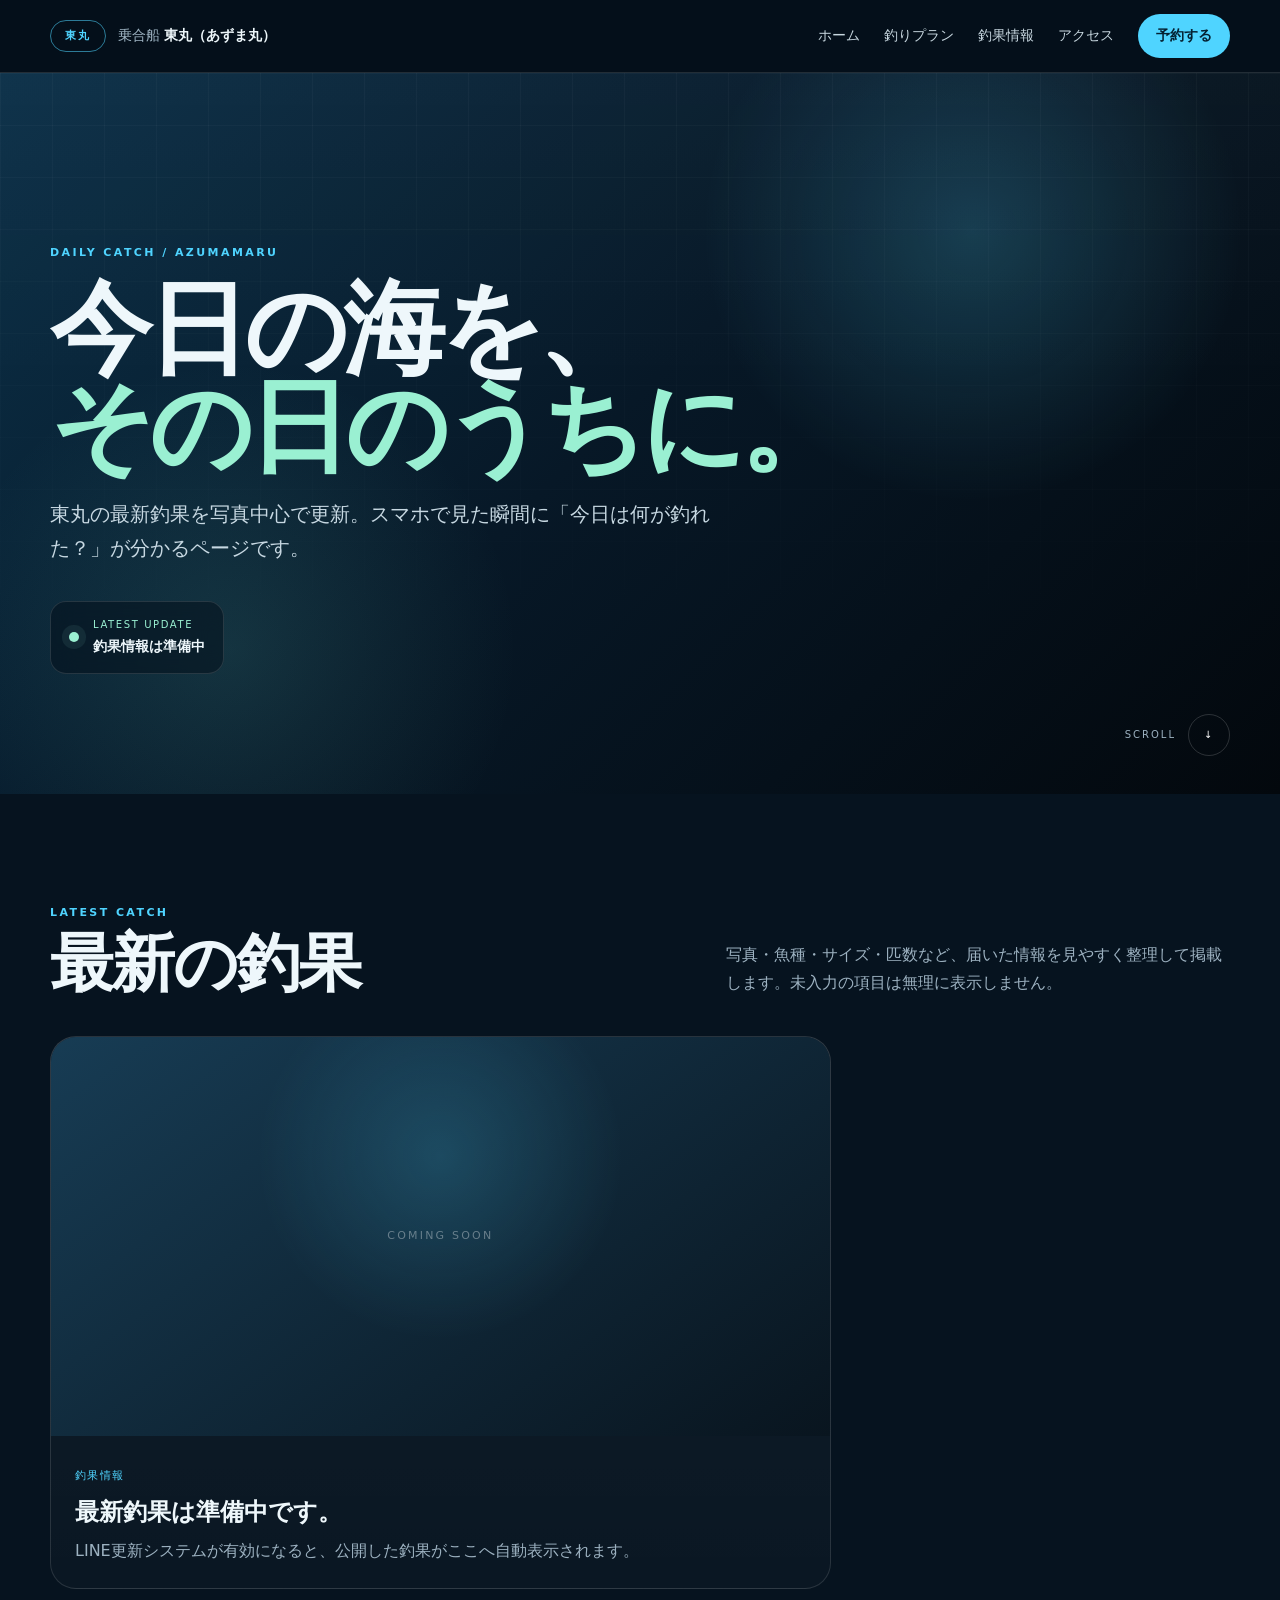
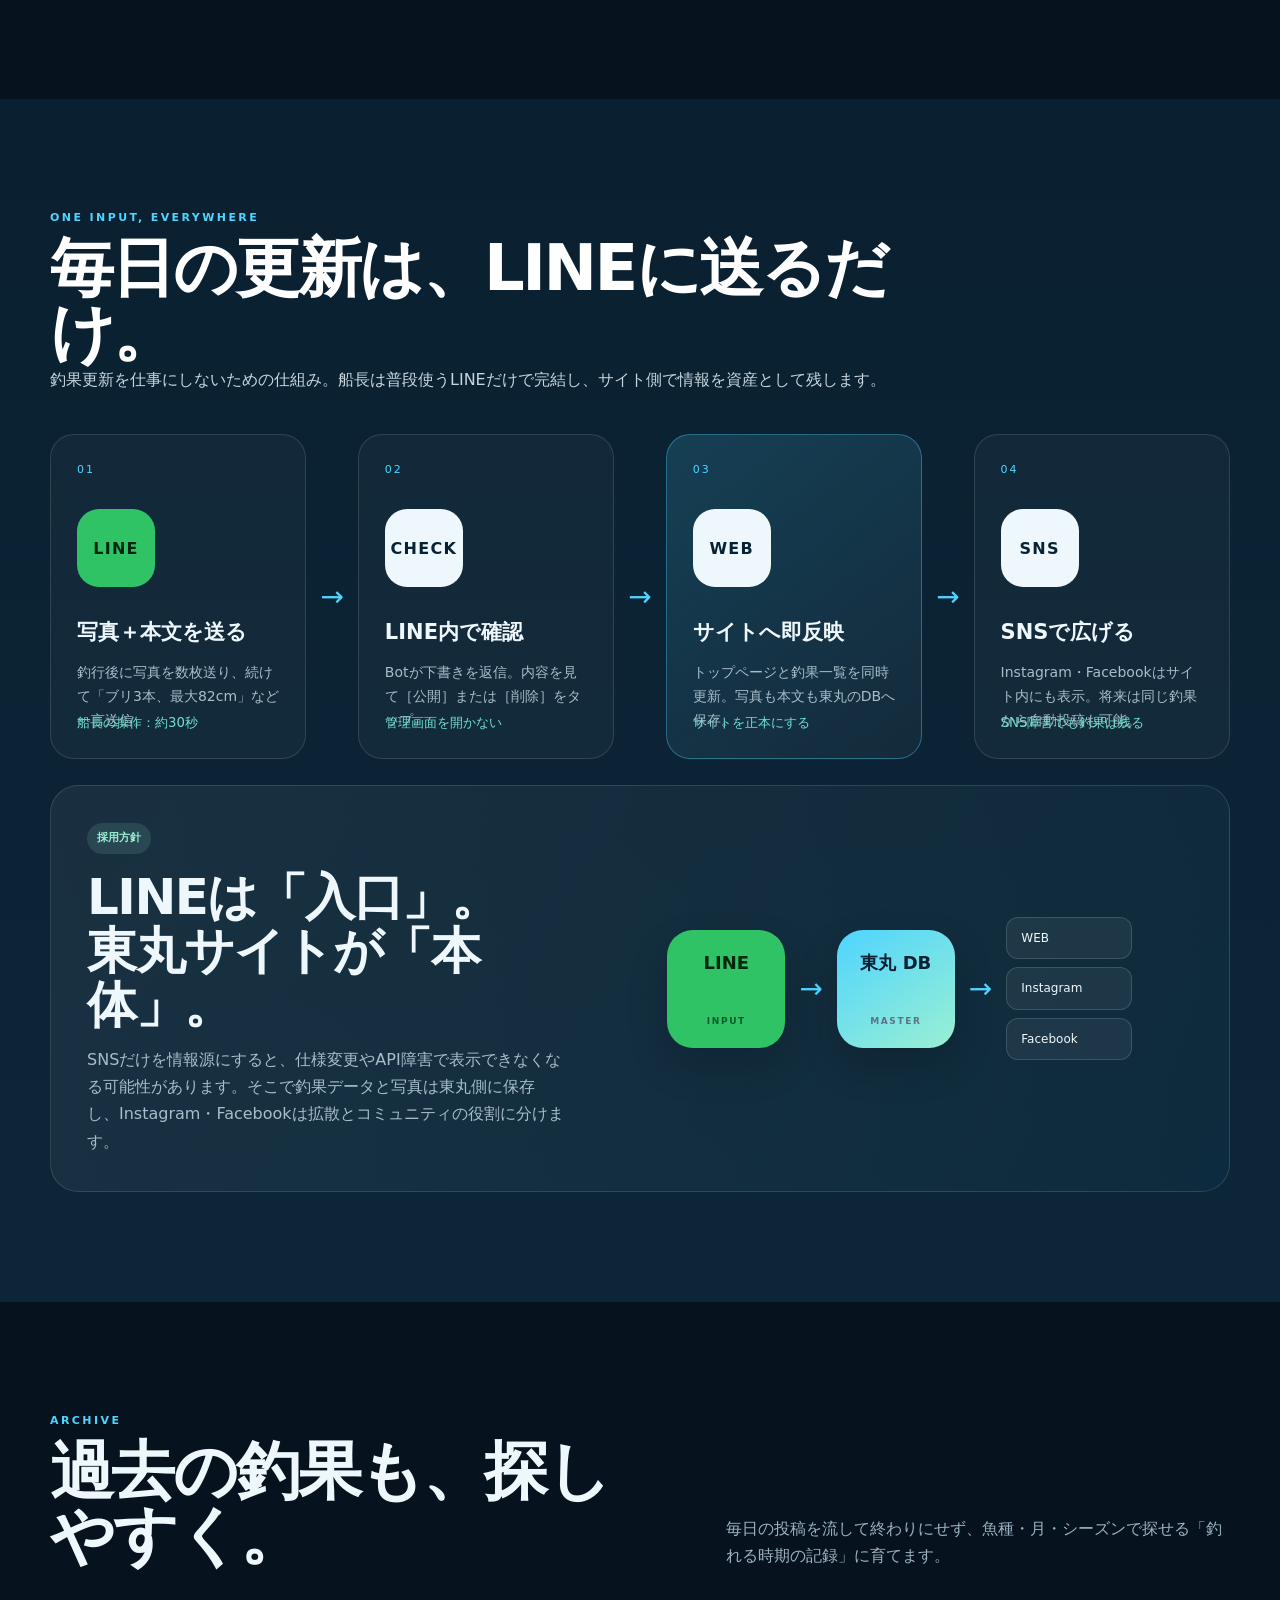
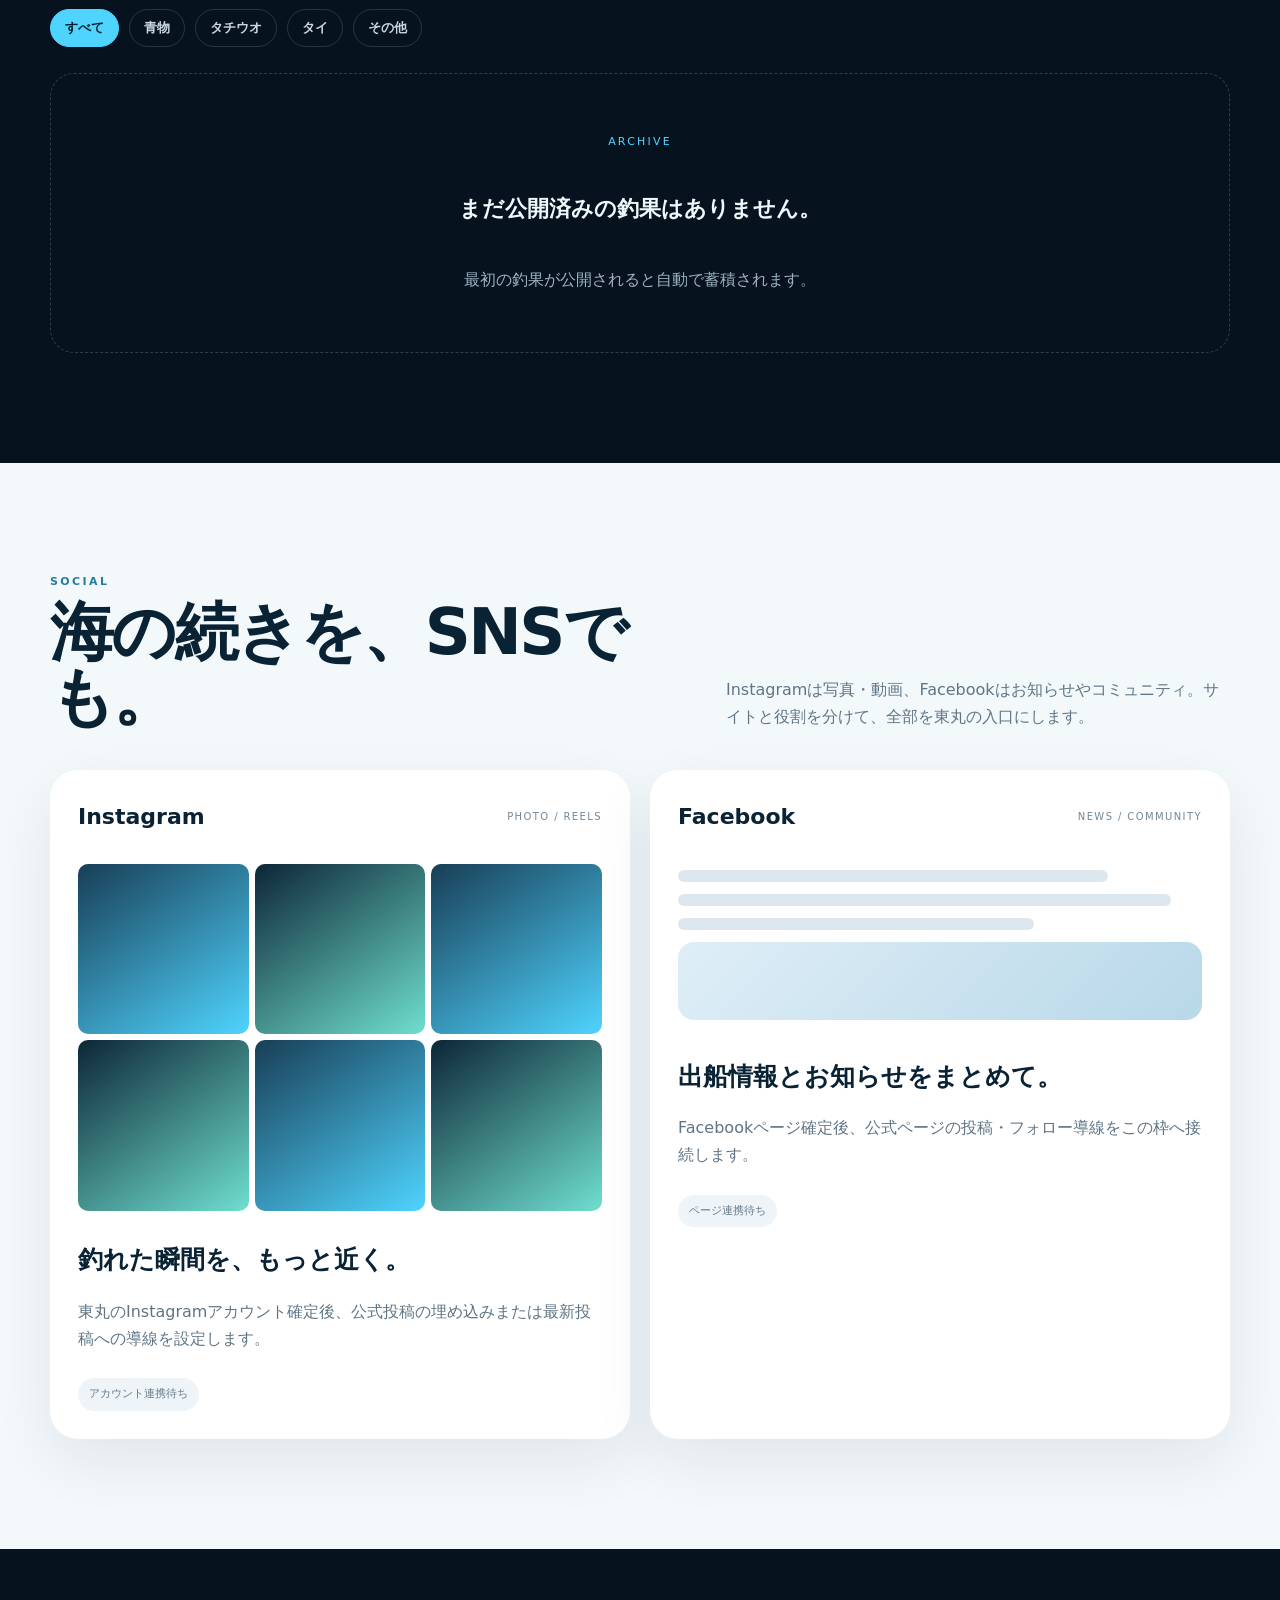
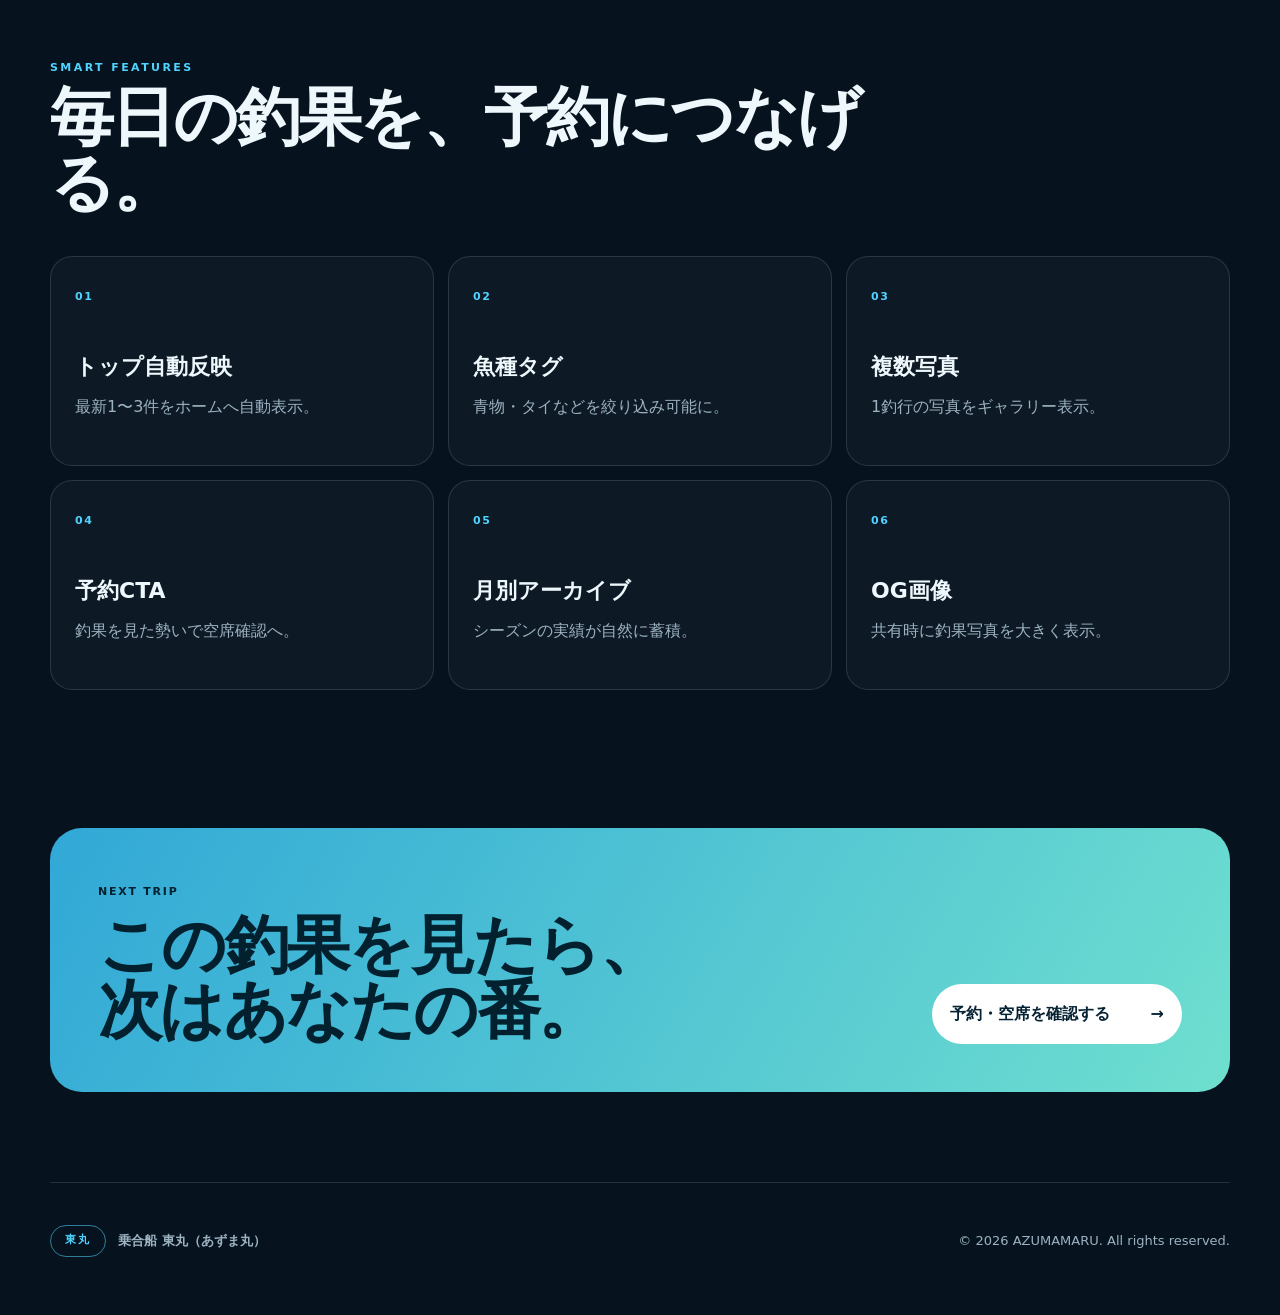
==== catches.html @ ea465bbd "Publish display-only Azumamaru pages" ====
<!doctype html>
<html lang="ja">
<head>
  <meta charset="utf-8">
  <meta name="viewport" content="width=device-width, initial-scale=1">
  <meta name="theme-color" content="#06131f">
  <title>釣果情報｜東丸（あずま丸）</title>
  <meta name="description" content="東丸（あずま丸）の最新釣果。LINEから届いた写真と釣果をスピーディーに掲載し、過去の釣果やInstagram・Facebookの更新もまとめて確認できます。">
  <link rel="stylesheet" href="styles.css">
  <link rel="stylesheet" href="catches.css">
  <script defer src="script.js"></script>
  <script defer src="catches.js"></script>
</head>
<body class="catches-page">
  <header class="site-header" id="top">
    <a class="brand" href="index.html" aria-label="東丸トップへ">
      <span class="brand-mark">東丸</span>
      <span class="brand-name">乗合船 <strong>東丸（あずま丸）</strong></span>
    </a>
    <button class="menu-button" type="button" aria-expanded="false" aria-controls="global-nav" aria-label="メニューを開く">
      <span class="menu-lines" aria-hidden="true"><i></i><i></i><i></i></span><span class="menu-label">MENU</span>
    </button>
    <nav class="global-nav" id="global-nav" aria-label="メインナビゲーション">
      <a href="index.html">ホーム</a>
      <a href="index.html#plans">釣りプラン</a>
      <a href="catches.html" aria-current="page">釣果情報</a>
      <a href="index.html#access">アクセス</a>
      <a class="nav-cta" href="reservation.html">予約する</a>
    </nav>
  </header>

  <main>
    <section class="catch-hero">
      <div class="catch-hero-grid"></div>
      <div class="catch-shell catch-hero-inner">
        <p class="catch-kicker">DAILY CATCH / AZUMAMARU</p>
        <h1>今日の海を、<br><em>その日のうちに。</em></h1>
        <p class="catch-lead">東丸の最新釣果を写真中心で更新。スマホで見た瞬間に「今日は何が釣れた？」が分かるページです。</p>
        <div class="catch-hero-status">
          <span class="live-dot"></span>
          <div><small>LATEST UPDATE</small><strong id="latest-update-label">釣果情報を確認中</strong></div>
        </div>
        <a class="catch-scroll" href="#latest"><span>SCROLL</span><i>↓</i></a>
      </div>
    </section>

    <section class="catch-shell catch-latest" id="latest">
      <div class="catch-heading split">
        <div><span>LATEST CATCH</span><h2>最新の釣果</h2></div>
        <p>写真・魚種・サイズ・匹数など、届いた情報を見やすく整理して掲載します。未入力の項目は無理に表示しません。</p>
      </div>

      <div id="latest-catches" class="catch-grid" aria-live="polite">
        <article class="catch-card catch-card-loading">
          <div class="catch-photo-placeholder"><span>LOADING</span></div>
          <div class="catch-card-body"><small>最新情報を読み込み中</small><h3>東丸の釣果情報</h3><p>公開された釣果がここへ自動表示されます。</p></div>
        </article>
      </div>
    </section>

    <section class="catch-system-section">
      <div class="catch-shell">
        <div class="catch-heading light">
          <span>ONE INPUT, EVERYWHERE</span>
          <h2>毎日の更新は、LINEに送るだけ。</h2>
          <p>釣果更新を仕事にしないための仕組み。船長は普段使うLINEだけで完結し、サイト側で情報を資産として残します。</p>
        </div>

        <div class="update-flow" aria-label="釣果情報の更新フロー">
          <article class="flow-card flow-line">
            <div class="flow-number">01</div>
            <div class="flow-icon">LINE</div>
            <h3>写真＋本文を送る</h3>
            <p>釣行後に写真を数枚送り、続けて「ブリ3本、最大82cm」など一言送信。</p>
            <small>船長の操作：約30秒</small>
          </article>
          <div class="flow-arrow">→</div>
          <article class="flow-card">
            <div class="flow-number">02</div>
            <div class="flow-icon">CHECK</div>
            <h3>LINE内で確認</h3>
            <p>Botが下書きを返信。内容を見て［公開］または［削除］をタップ。</p>
            <small>管理画面を開かない</small>
          </article>
          <div class="flow-arrow">→</div>
          <article class="flow-card flow-main">
            <div class="flow-number">03</div>
            <div class="flow-icon">WEB</div>
            <h3>サイトへ即反映</h3>
            <p>トップページと釣果一覧を同時更新。写真も本文も東丸のDBへ保存。</p>
            <small>サイトを正本にする</small>
          </article>
          <div class="flow-arrow">→</div>
          <article class="flow-card">
            <div class="flow-number">04</div>
            <div class="flow-icon">SNS</div>
            <h3>SNSで広げる</h3>
            <p>Instagram・Facebookはサイト内にも表示。将来は同じ釣果から自動投稿も可能。</p>
            <small>SNS障害でも釣果は残る</small>
          </article>
        </div>

        <div class="system-core">
          <div class="core-copy">
            <span class="core-label">採用方針</span>
            <h3>LINEは「入口」。<br>東丸サイトが「本体」。</h3>
            <p>SNSだけを情報源にすると、仕様変更やAPI障害で表示できなくなる可能性があります。そこで釣果データと写真は東丸側に保存し、Instagram・Facebookは拡散とコミュニティの役割に分けます。</p>
          </div>
          <div class="core-diagram" aria-hidden="true">
            <div class="core-node input">LINE<span>INPUT</span></div><i>→</i>
            <div class="core-node database">東丸 DB<span>MASTER</span></div><i>→</i>
            <div class="core-output"><div>WEB</div><div>Instagram</div><div>Facebook</div></div>
          </div>
        </div>
      </div>
    </section>

    <section class="catch-shell archive-section" id="archive">
      <div class="catch-heading split">
        <div><span>ARCHIVE</span><h2>過去の釣果も、探しやすく。</h2></div>
        <p>毎日の投稿を流して終わりにせず、魚種・月・シーズンで探せる「釣れる時期の記録」に育てます。</p>
      </div>
      <div class="filter-bar" aria-label="釣果絞り込み">
        <button type="button" class="filter-chip is-active" data-filter="all">すべて</button>
        <button type="button" class="filter-chip" data-filter="青物">青物</button>
        <button type="button" class="filter-chip" data-filter="タチウオ">タチウオ</button>
        <button type="button" class="filter-chip" data-filter="タイ">タイ</button>
        <button type="button" class="filter-chip" data-filter="その他">その他</button>
      </div>
      <div id="catch-archive" class="archive-grid">
        <div class="empty-state"><span>ARCHIVE</span><strong>釣果が公開されると自動で蓄積されます。</strong><p>魚種タグと日付で絞り込めるようにします。</p></div>
      </div>
    </section>

    <section class="social-section">
      <div class="catch-shell">
        <div class="catch-heading light split">
          <div><span>SOCIAL</span><h2>海の続きを、SNSでも。</h2></div>
          <p>Instagramは写真・動画、Facebookはお知らせやコミュニティ。サイトと役割を分けて、全部を東丸の入口にします。</p>
        </div>
        <div class="social-grid">
          <article class="social-card instagram-card">
            <div class="social-top"><span>Instagram</span><small>PHOTO / REELS</small></div>
            <div class="social-preview"><div></div><div></div><div></div><div></div><div></div><div></div></div>
            <h3>釣れた瞬間を、もっと近く。</h3>
            <p>東丸のInstagramアカウント確定後、公式投稿の埋め込みまたは最新投稿への導線を設定します。</p>
            <span class="social-pending">アカウント連携待ち</span>
          </article>
          <article class="social-card facebook-card">
            <div class="social-top"><span>Facebook</span><small>NEWS / COMMUNITY</small></div>
            <div class="facebook-lines"><i></i><i></i><i></i><b></b></div>
            <h3>出船情報とお知らせをまとめて。</h3>
            <p>Facebookページ確定後、公式ページの投稿・フォロー導線をこの枠へ接続します。</p>
            <span class="social-pending">ページ連携待ち</span>
          </article>
        </div>
      </div>
    </section>

    <section class="catch-shell feature-section">
      <div class="catch-heading"><span>SMART FEATURES</span><h2>毎日の釣果を、予約につなげる。</h2></div>
      <div class="feature-grid">
        <article><b>01</b><h3>トップ自動反映</h3><p>最新1〜3件をホームへ自動表示。</p></article>
        <article><b>02</b><h3>魚種タグ</h3><p>青物・タイなどを絞り込み可能に。</p></article>
        <article><b>03</b><h3>複数写真</h3><p>1釣行の写真をギャラリー表示。</p></article>
        <article><b>04</b><h3>予約CTA</h3><p>釣果を見た勢いで空席確認へ。</p></article>
        <article><b>05</b><h3>月別アーカイブ</h3><p>シーズンの実績が自然に蓄積。</p></article>
        <article><b>06</b><h3>OG画像</h3><p>共有時に釣果写真を大きく表示。</p></article>
      </div>
    </section>

    <section class="catch-reserve-cta">
      <div class="catch-shell cta-inner"><div><span>NEXT TRIP</span><h2>この釣果を見たら、<br>次はあなたの番。</h2></div><a href="reservation.html">予約・空席を確認する <i>→</i></a></div>
    </section>
  </main>

  <footer class="site-footer">
    <div><span class="brand-mark">東丸</span><strong>乗合船 東丸（あずま丸）</strong></div>
    <p>© <span id="year"></span> AZUMAMARU. All rights reserved.</p>
  </footer>
</body>
</html>
---- styles.css ----
:root {
  --bg: #06131f;
  --surface: #0b1d2d;
  --surface-2: #10283b;
  --text: #eef7fb;
  --muted: #9db2c1;
  --line: rgba(255,255,255,.12);
  --accent: #4fd4ff;
  --accent-2: #9af0d2;
  --max: 1180px;
  --radius: 24px;
}

* { box-sizing: border-box; }
html { scroll-behavior: smooth; }
body {
  margin: 0;
  font-family: Inter, "Noto Sans JP", system-ui, -apple-system, sans-serif;
  background: linear-gradient(180deg, #04101a 0%, #071827 55%, #07131d 100%);
  color: var(--text);
  line-height: 1.7;
}
a { color: inherit; text-decoration: none; }
button, a { -webkit-tap-highlight-color: transparent; }

.site-header {
  position: sticky;
  top: 0;
  z-index: 50;
  display: flex;
  align-items: center;
  justify-content: space-between;
  gap: 24px;
  padding: 14px max(20px, calc((100vw - var(--max)) / 2));
  background: rgba(4,16,26,.8);
  backdrop-filter: blur(16px);
  border-bottom: 1px solid var(--line);
}
.brand { display: flex; align-items: center; gap: 12px; }
.brand-mark {
  display: inline-flex;
  align-items: center;
  justify-content: center;
  min-width: 56px;
  height: 32px;
  padding: 0 10px;
  border: 1px solid rgba(79,212,255,.55);
  border-radius: 999px;
  color: var(--accent);
  font-weight: 800;
  font-size: 11px;
  letter-spacing: .18em;
}
.brand-name { font-size: 14px; color: var(--muted); }
.brand-name strong { color: var(--text); }
.global-nav { display: flex; align-items: center; gap: 24px; font-size: 14px; }
.global-nav a { color: #c7d6df; }
.global-nav a:hover { color: #fff; }
.nav-cta {
  padding: 10px 18px;
  border-radius: 999px;
  background: var(--accent);
  color: #042031 !important;
  font-weight: 800;
}
.menu-button { display: none; }

.hero {
  position: relative;
  min-height: min(820px, 88vh);
  display: grid;
  align-items: end;
  overflow: hidden;
  background:
    radial-gradient(circle at 72% 24%, rgba(79,212,255,.18), transparent 28%),
    linear-gradient(130deg, #0c314a 0%, #071827 48%, #03090f 100%);
}
.hero::before {
  content: "";
  position: absolute;
  inset: 0;
  background-image:
    linear-gradient(rgba(255,255,255,.025) 1px, transparent 1px),
    linear-gradient(90deg, rgba(255,255,255,.025) 1px, transparent 1px);
  background-size: 42px 42px;
  mask-image: linear-gradient(to bottom, black, transparent 90%);
}
.hero-shade {
  position: absolute;
  inset: auto -15% -34% 30%;
  height: 520px;
  border-radius: 50%;
  background: radial-gradient(circle, rgba(79,212,255,.22), transparent 65%);
  filter: blur(20px);
}
.hero-content {
  position: relative;
  z-index: 2;
  width: min(var(--max), calc(100% - 40px));
  margin: 0 auto;
  padding: 120px 0 150px;
}
.eyebrow {
  margin: 0 0 18px;
  color: var(--accent);
  font-size: 12px;
  font-weight: 800;
  letter-spacing: .2em;
}
.hero h1,
.section-heading h2,
.boat-copy h2,
.reserve h2 {
  margin: 0;
  line-height: 1.05;
  letter-spacing: -.035em;
}
.hero h1 { font-size: clamp(54px, 8vw, 112px); max-width: 980px; }
.hero-lead { max-width: 650px; margin: 28px 0 0; color: #c4d5df; font-size: clamp(16px, 2vw, 20px); }
.hero-actions { display: flex; flex-wrap: wrap; gap: 12px; margin-top: 34px; }
.button {
  display: inline-flex;
  min-height: 52px;
  align-items: center;
  justify-content: center;
  padding: 0 22px;
  border-radius: 999px;
  font-weight: 800;
  transition: transform .2s ease, opacity .2s ease;
}
.button:hover { transform: translateY(-2px); }
.button-primary { background: var(--accent); color: #03202e; }
.button-ghost { border: 1px solid var(--line); background: rgba(255,255,255,.04); }
.hero-panel {
  position: absolute;
  right: max(20px, calc((100vw - var(--max)) / 2));
  bottom: 34px;
  z-index: 3;
  display: flex;
  align-items: center;
  gap: 14px;
  width: min(360px, calc(100% - 40px));
  padding: 18px 20px;
  border: 1px solid var(--line);
  border-radius: 18px;
  background: rgba(5,18,28,.78);
  backdrop-filter: blur(16px);
}
.status-dot { width: 11px; height: 11px; flex: 0 0 auto; border-radius: 50%; background: var(--accent-2); box-shadow: 0 0 0 6px rgba(154,240,210,.08); }
.hero-panel div { display: grid; gap: 2px; }
.hero-panel small { color: var(--accent-2); letter-spacing: .16em; }
.hero-panel span:last-child { color: var(--muted); font-size: 12px; }

.section-shell { width: min(var(--max), calc(100% - 40px)); margin: 0 auto; padding: 110px 0; }
.section-heading { max-width: 850px; margin-bottom: 40px; }
.section-heading h2, .boat-copy h2, .reserve h2 { font-size: clamp(38px, 5vw, 68px); }
.split-heading { max-width: none; display: grid; grid-template-columns: 1.2fr .8fr; gap: 60px; align-items: end; }
.split-heading > p:last-child { color: var(--muted); margin: 0; }

.info-grid, .plan-grid { display: grid; grid-template-columns: repeat(3, 1fr); gap: 18px; }
.info-card, .plan-card {
  min-height: 280px;
  padding: 28px;
  border: 1px solid var(--line);
  border-radius: var(--radius);
  background: linear-gradient(180deg, rgba(255,255,255,.045), rgba(255,255,255,.02));
}
.info-number { color: var(--accent); font-size: 12px; letter-spacing: .16em; }
.info-card h3, .plan-card h3 { margin: 42px 0 12px; font-size: 26px; line-height: 1.25; }
.info-card p, .plan-card p { margin: 0; color: var(--muted); }
.plan-card { min-height: 360px; display: flex; flex-direction: column; }
.plan-card-featured { background: linear-gradient(145deg, rgba(79,212,255,.15), rgba(255,255,255,.025)); }
.plan-meta { display: flex; justify-content: space-between; gap: 20px; color: var(--accent); font-size: 11px; letter-spacing: .12em; }
.plan-card a { margin-top: auto; padding-top: 28px; font-weight: 800; }

.boat { display: grid; grid-template-columns: 1fr 1fr; gap: 52px; align-items: center; }
.boat-visual {
  aspect-ratio: 4 / 5;
  display: grid;
  place-items: center;
  border-radius: 32px;
  background:
    radial-gradient(circle at 50% 30%, rgba(79,212,255,.22), transparent 35%),
    linear-gradient(155deg, #15394f, #07131d);
  border: 1px solid var(--line);
  color: rgba(255,255,255,.35);
  font-size: 12px;
  letter-spacing: .2em;
}
.boat-copy > p:last-of-type { color: var(--muted); }
.spec-list { margin: 30px 0 0; border-top: 1px solid var(--line); }
.spec-list div { display: flex; justify-content: space-between; gap: 20px; padding: 16px 0; border-bottom: 1px solid var(--line); }
.spec-list dt { color: var(--muted); }
.spec-list dd { margin: 0; font-weight: 700; }

.access-grid { display: grid; grid-template-columns: 1.2fr .8fr; gap: 28px; }
.map-placeholder {
  min-height: 420px;
  display: grid;
  place-items: center;
  border-radius: var(--radius);
  border: 1px solid var(--line);
  background: linear-gradient(135deg, #0d2537, #0c1a25);
  color: rgba(255,255,255,.4);
  letter-spacing: .18em;
}
.access-copy { padding: 20px 10px; }
.access-copy h3 { margin-top: 0; font-size: 28px; }
.access-copy p { color: var(--muted); }
.text-link { display: inline-block; margin-top: 18px; color: var(--accent); font-weight: 800; }

.reserve {
  margin-bottom: 90px;
  padding: 72px;
  border-radius: 36px;
  background: linear-gradient(120deg, #31a8d7, #6fdfcf);
  color: #03202e;
}
.reserve .eyebrow { color: #06394c; }
.reserve p { max-width: 700px; }
.reserve-actions { display: flex; flex-wrap: wrap; gap: 12px; margin-top: 28px; }
.button-light { background: #fff; color: #062334; }
.button-outline-light { border: 1px solid rgba(3,32,46,.25); }

.site-footer {
  width: min(var(--max), calc(100% - 40px));
  margin: 0 auto;
  padding: 34px 0 50px;
  display: flex;
  align-items: center;
  justify-content: space-between;
  gap: 24px;
  border-top: 1px solid var(--line);
  color: var(--muted);
  font-size: 13px;
}
.site-footer > div { display: flex; align-items: center; gap: 12px; }

@media (max-width: 860px) {
  .menu-button {
    display: inline-flex;
    align-items: center;
    justify-content: center;
    min-width: 70px;
    height: 40px;
    border: 1px solid var(--line);
    border-radius: 999px;
    background: transparent;
    color: var(--text);
    font-weight: 800;
  }
  .global-nav {
    position: absolute;
    top: calc(100% + 1px);
    left: 16px;
    right: 16px;
    display: none;
    flex-direction: column;
    align-items: stretch;
    gap: 0;
    padding: 12px;
    border: 1px solid var(--line);
    border-radius: 18px;
    background: #071827;
  }
  .global-nav.is-open { display: flex; }
  .global-nav a { padding: 12px 14px; }
  .nav-cta { text-align: center; }
  .hero-content { padding: 96px 0 170px; }
  .hero h1 { font-size: clamp(52px, 16vw, 78px); }
  .split-heading, .boat, .access-grid { grid-template-columns: 1fr; gap: 34px; }
  .info-grid, .plan-grid { grid-template-columns: 1fr; }
  .plan-card { min-height: 280px; }
  .boat-visual { aspect-ratio: 16 / 10; }
  .reserve { padding: 50px 28px; }
}

@media (max-width: 560px) {
  .brand-name { display: none; }
  .section-shell { width: min(100% - 28px, var(--max)); padding: 78px 0; }
  .hero-content { width: calc(100% - 28px); }
  .hero-lead { font-size: 16px; }
  .hero-actions .button { width: 100%; }
  .hero-panel { right: 14px; bottom: 18px; width: calc(100% - 28px); }
  .section-heading h2, .boat-copy h2, .reserve h2 { font-size: 40px; }
  .info-card, .plan-card { padding: 24px; }
  .reserve { width: calc(100% - 28px); margin-bottom: 52px; }
  .site-footer { width: calc(100% - 28px); flex-direction: column; align-items: flex-start; }
}
---- catches.css ----
.catches-page{background:#06131f;color:#eef7fb}.catch-shell{width:min(1180px,calc(100% - 40px));margin:0 auto}.catch-hero{position:relative;min-height:78vh;display:grid;align-items:end;overflow:hidden;background:radial-gradient(circle at 76% 22%,rgba(79,212,255,.2),transparent 24%),linear-gradient(135deg,#0b3048 0%,#071827 48%,#03080d 100%)}.catch-hero::before{content:"";position:absolute;inset:0;background:linear-gradient(180deg,rgba(255,255,255,.02),transparent 45%),radial-gradient(circle at 18% 80%,rgba(111,223,207,.12),transparent 24%)}.catch-hero-grid{position:absolute;inset:0;background-image:linear-gradient(rgba(255,255,255,.03) 1px,transparent 1px),linear-gradient(90deg,rgba(255,255,255,.03) 1px,transparent 1px);background-size:52px 52px;mask-image:linear-gradient(to bottom,black,transparent 88%)}.catch-hero-inner{position:relative;z-index:2;padding:160px 0 120px}.catch-kicker,.catch-heading>span,.catch-heading>div>span{display:block;color:#4fd4ff;font-size:11px;font-weight:800;letter-spacing:.22em}.catch-hero h1{margin:18px 0 22px;max-width:920px;font-size:clamp(58px,8vw,112px);line-height:.95;letter-spacing:-.05em}.catch-hero h1 em{font-style:normal;color:#9af0d2}.catch-lead{max-width:690px;color:#c7d8e2;font-size:clamp(16px,2vw,20px)}.catch-hero-status{display:flex;align-items:center;gap:14px;width:max-content;max-width:100%;margin-top:36px;padding:14px 18px;border:1px solid rgba(255,255,255,.12);border-radius:16px;background:rgba(4,16,26,.54);backdrop-filter:blur(14px)}.live-dot{width:10px;height:10px;border-radius:50%;background:#9af0d2;box-shadow:0 0 0 7px rgba(154,240,210,.08)}.catch-hero-status div{display:grid;gap:2px}.catch-hero-status small{color:#9af0d2;font-size:10px;letter-spacing:.16em}.catch-hero-status strong{font-size:14px}.catch-scroll{position:absolute;right:0;bottom:38px;display:flex;align-items:center;gap:12px;color:#9db2c1;font-size:10px;letter-spacing:.2em}.catch-scroll i{display:grid;place-items:center;width:42px;height:42px;border:1px solid rgba(255,255,255,.16);border-radius:50%;font-style:normal;color:#fff}.catch-latest,.archive-section,.feature-section{padding:110px 0}.catch-heading{max-width:860px;margin-bottom:40px}.catch-heading.split{max-width:none;display:grid;grid-template-columns:1.1fr .9fr;gap:60px;align-items:end}.catch-heading h2{margin:8px 0 0;font-size:clamp(42px,5vw,70px);line-height:1.02;letter-spacing:-.04em}.catch-heading p{margin:0;color:#9db2c1}.catch-heading.light h2{color:#fff}.catch-heading.light p{color:#c7d6df}.catch-grid{display:grid;grid-template-columns:repeat(3,1fr);gap:18px}.catch-card{overflow:hidden;border:1px solid rgba(255,255,255,.12);border-radius:26px;background:linear-gradient(180deg,rgba(255,255,255,.055),rgba(255,255,255,.02))}.catch-card:first-child{grid-column:span 2}.catch-photo,.catch-photo-placeholder{aspect-ratio:16/10;display:grid;place-items:center;background:radial-gradient(circle at 50% 30%,rgba(79,212,255,.18),transparent 38%),linear-gradient(145deg,#173c54,#09151f);overflow:hidden}.catch-card:first-child .catch-photo,.catch-card:first-child .catch-photo-placeholder{aspect-ratio:16/8.2}.catch-photo img{width:100%;height:100%;object-fit:cover}.catch-photo-placeholder span{font-size:11px;letter-spacing:.2em;color:rgba(255,255,255,.35)}.catch-card-body{padding:24px}.catch-card-body small{color:#4fd4ff;font-size:11px;letter-spacing:.12em}.catch-card-body h3{margin:10px 0 10px;font-size:24px;line-height:1.25}.catch-card-body p{margin:0;color:#9db2c1}.catch-tags{display:flex;flex-wrap:wrap;gap:8px;margin-top:18px}.catch-tag{padding:6px 10px;border:1px solid rgba(79,212,255,.28);border-radius:999px;color:#bceeff;font-size:11px}.catch-system-section{padding:110px 0;background:linear-gradient(180deg,#0a2030,#0c2638)}.update-flow{display:grid;grid-template-columns:1fr auto 1fr auto 1fr auto 1fr;gap:14px;align-items:stretch}.flow-card{position:relative;min-height:300px;padding:26px;border:1px solid rgba(255,255,255,.12);border-radius:24px;background:rgba(255,255,255,.035)}.flow-card.flow-main{background:linear-gradient(145deg,rgba(79,212,255,.17),rgba(255,255,255,.035));border-color:rgba(79,212,255,.36)}.flow-number{color:#4fd4ff;font-size:11px;letter-spacing:.18em}.flow-icon{display:grid;place-items:center;width:78px;height:78px;margin:30px 0 28px;border-radius:22px;background:#eef7fb;color:#062234;font-weight:900;letter-spacing:.08em}.flow-line .flow-icon{background:#2fc366;color:#032611}.flow-card h3{margin:0 0 10px;font-size:21px}.flow-card p{margin:0;color:#a9bdc9;font-size:14px}.flow-card small{position:absolute;left:26px;bottom:24px;color:#6fdfcf}.flow-arrow{display:grid;place-items:center;color:#4fd4ff;font-size:28px}.system-core{margin-top:26px;padding:36px;border:1px solid rgba(255,255,255,.12);border-radius:28px;background:linear-gradient(120deg,rgba(255,255,255,.06),rgba(79,212,255,.035));display:grid;grid-template-columns:.9fr 1.1fr;gap:40px;align-items:center}.core-label{display:inline-flex;padding:6px 10px;border-radius:999px;background:rgba(154,240,210,.12);color:#9af0d2;font-size:11px;font-weight:800}.core-copy h3{margin:16px 0 14px;font-size:clamp(32px,4vw,50px);line-height:1.08;letter-spacing:-.03em}.core-copy p{margin:0;color:#a9bdc9}.core-diagram{display:flex;align-items:center;justify-content:center;gap:14px}.core-diagram>i{font-style:normal;color:#4fd4ff;font-size:28px}.core-node{display:grid;place-items:center;width:118px;height:118px;border-radius:26px;background:#fff;color:#092234;font-size:18px;font-weight:900;box-shadow:0 18px 40px rgba(0,0,0,.16)}.core-node span{font-size:9px;letter-spacing:.18em;color:#5b7385}.core-node.input{background:#2fc366;color:#032611}.core-node.input span{color:#0b5c2d}.core-node.database{background:linear-gradient(145deg,#4fd4ff,#9af0d2)}.core-output{display:grid;gap:8px}.core-output div{min-width:126px;padding:10px 14px;border:1px solid rgba(255,255,255,.14);border-radius:12px;background:rgba(255,255,255,.06);font-size:12px}.filter-bar{display:flex;flex-wrap:wrap;gap:10px;margin-bottom:26px}.filter-chip{padding:9px 14px;border:1px solid rgba(255,255,255,.14);border-radius:999px;background:transparent;color:#c8d8e2;font-weight:700;cursor:pointer}.filter-chip.is-active,.filter-chip:hover{background:#4fd4ff;color:#042031;border-color:#4fd4ff}.archive-grid{display:grid;grid-template-columns:repeat(3,1fr);gap:18px}.empty-state{grid-column:1/-1;min-height:280px;display:grid;place-items:center;text-align:center;padding:40px;border:1px dashed rgba(255,255,255,.18);border-radius:24px;color:#9db2c1}.empty-state span{color:#4fd4ff;font-size:11px;letter-spacing:.2em}.empty-state strong{font-size:22px;color:#eef7fb}.empty-state p{margin:0}.social-section{padding:110px 0;background:#f3f8fb;color:#092234}.social-section .catch-heading>div>span{color:#267ba3}.social-section .catch-heading.light h2{color:#092234}.social-section .catch-heading.light p{color:#5f7585}.social-grid{display:grid;grid-template-columns:1fr 1fr;gap:20px}.social-card{padding:28px;border-radius:28px;background:#fff;box-shadow:0 22px 60px rgba(7,24,39,.08)}.social-top{display:flex;align-items:center;justify-content:space-between;gap:20px}.social-top span{font-size:22px;font-weight:900}.social-top small{font-size:10px;letter-spacing:.14em;color:#718899}.social-preview{display:grid;grid-template-columns:repeat(3,1fr);gap:6px;margin:28px 0}.social-preview div{aspect-ratio:1;border-radius:10px;background:linear-gradient(145deg,#183e56,#4fd4ff)}.social-preview div:nth-child(2n){background:linear-gradient(145deg,#0d2636,#6fdfcf)}.facebook-lines{display:grid;gap:12px;margin:34px 0 36px}.facebook-lines i{display:block;height:12px;border-radius:999px;background:#dde7ed}.facebook-lines i:nth-child(1){width:82%}.facebook-lines i:nth-child(2){width:94%}.facebook-lines i:nth-child(3){width:68%}.facebook-lines b{display:block;height:78px;border-radius:16px;background:linear-gradient(135deg,#dfeef7,#b8d8e8)}.social-card h3{margin:0 0 10px;font-size:25px}.social-card p{color:#5f7585}.social-pending{display:inline-flex;margin-top:10px;padding:7px 11px;border-radius:999px;background:#eef4f7;color:#657b8a;font-size:11px}.feature-grid{display:grid;grid-template-columns:repeat(3,1fr);gap:14px}.feature-grid article{min-height:210px;padding:24px;border:1px solid rgba(255,255,255,.12);border-radius:22px;background:rgba(255,255,255,.03)}.feature-grid b{color:#4fd4ff;font-size:11px;letter-spacing:.15em}.feature-grid h3{margin:40px 0 8px;font-size:22px}.feature-grid p{margin:0;color:#9db2c1}.catch-reserve-cta{padding:28px 0 90px}.cta-inner{display:flex;align-items:end;justify-content:space-between;gap:30px;padding:48px;border-radius:32px;background:linear-gradient(120deg,#31a8d7,#6fdfcf);color:#03202e}.cta-inner span{font-size:11px;font-weight:900;letter-spacing:.16em}.cta-inner h2{margin:10px 0 0;font-size:clamp(38px,5vw,64px);line-height:1.02;letter-spacing:-.04em}.cta-inner>a{display:flex;align-items:center;gap:28px;min-width:250px;padding:16px 18px;border-radius:999px;background:#fff;color:#062334;font-weight:900}.cta-inner>a i{margin-left:auto;font-style:normal}.catch-card.is-hidden{display:none}@media(max-width:1000px){.update-flow{grid-template-columns:1fr 1fr}.flow-arrow{display:none}.system-core{grid-template-columns:1fr}.catch-grid,.archive-grid{grid-template-columns:1fr 1fr}.catch-card:first-child{grid-column:span 2}}@media(max-width:760px){.catch-shell{width:calc(100% - 28px)}.catch-hero-inner{padding:130px 0 100px}.catch-hero h1{font-size:clamp(54px,16vw,82px)}.catch-scroll{display:none}.catch-heading.split{grid-template-columns:1fr;gap:18px}.catch-latest,.archive-section,.feature-section,.catch-system-section,.social-section{padding:78px 0}.catch-grid,.archive-grid,.social-grid,.feature-grid,.update-flow{grid-template-columns:1fr}.catch-card:first-child{grid-column:auto}.catch-card:first-child .catch-photo,.catch-card:first-child .catch-photo-placeholder{aspect-ratio:16/10}.flow-card{min-height:260px}.core-diagram{flex-wrap:wrap}.core-output{grid-template-columns:repeat(3,1fr);width:100%}.core-output div{min-width:0;text-align:center}.cta-inner{align-items:stretch;flex-direction:column;padding:32px 24px}.cta-inner>a{min-width:0;width:100%}}@media(max-width:520px){.catch-heading h2{font-size:40px}.system-core{padding:24px}.core-node{width:94px;height:94px;border-radius:22px;font-size:15px}.core-output{grid-template-columns:1fr}.feature-grid article{min-height:170px}.social-card{padding:22px}.catch-hero-status{width:100%}}
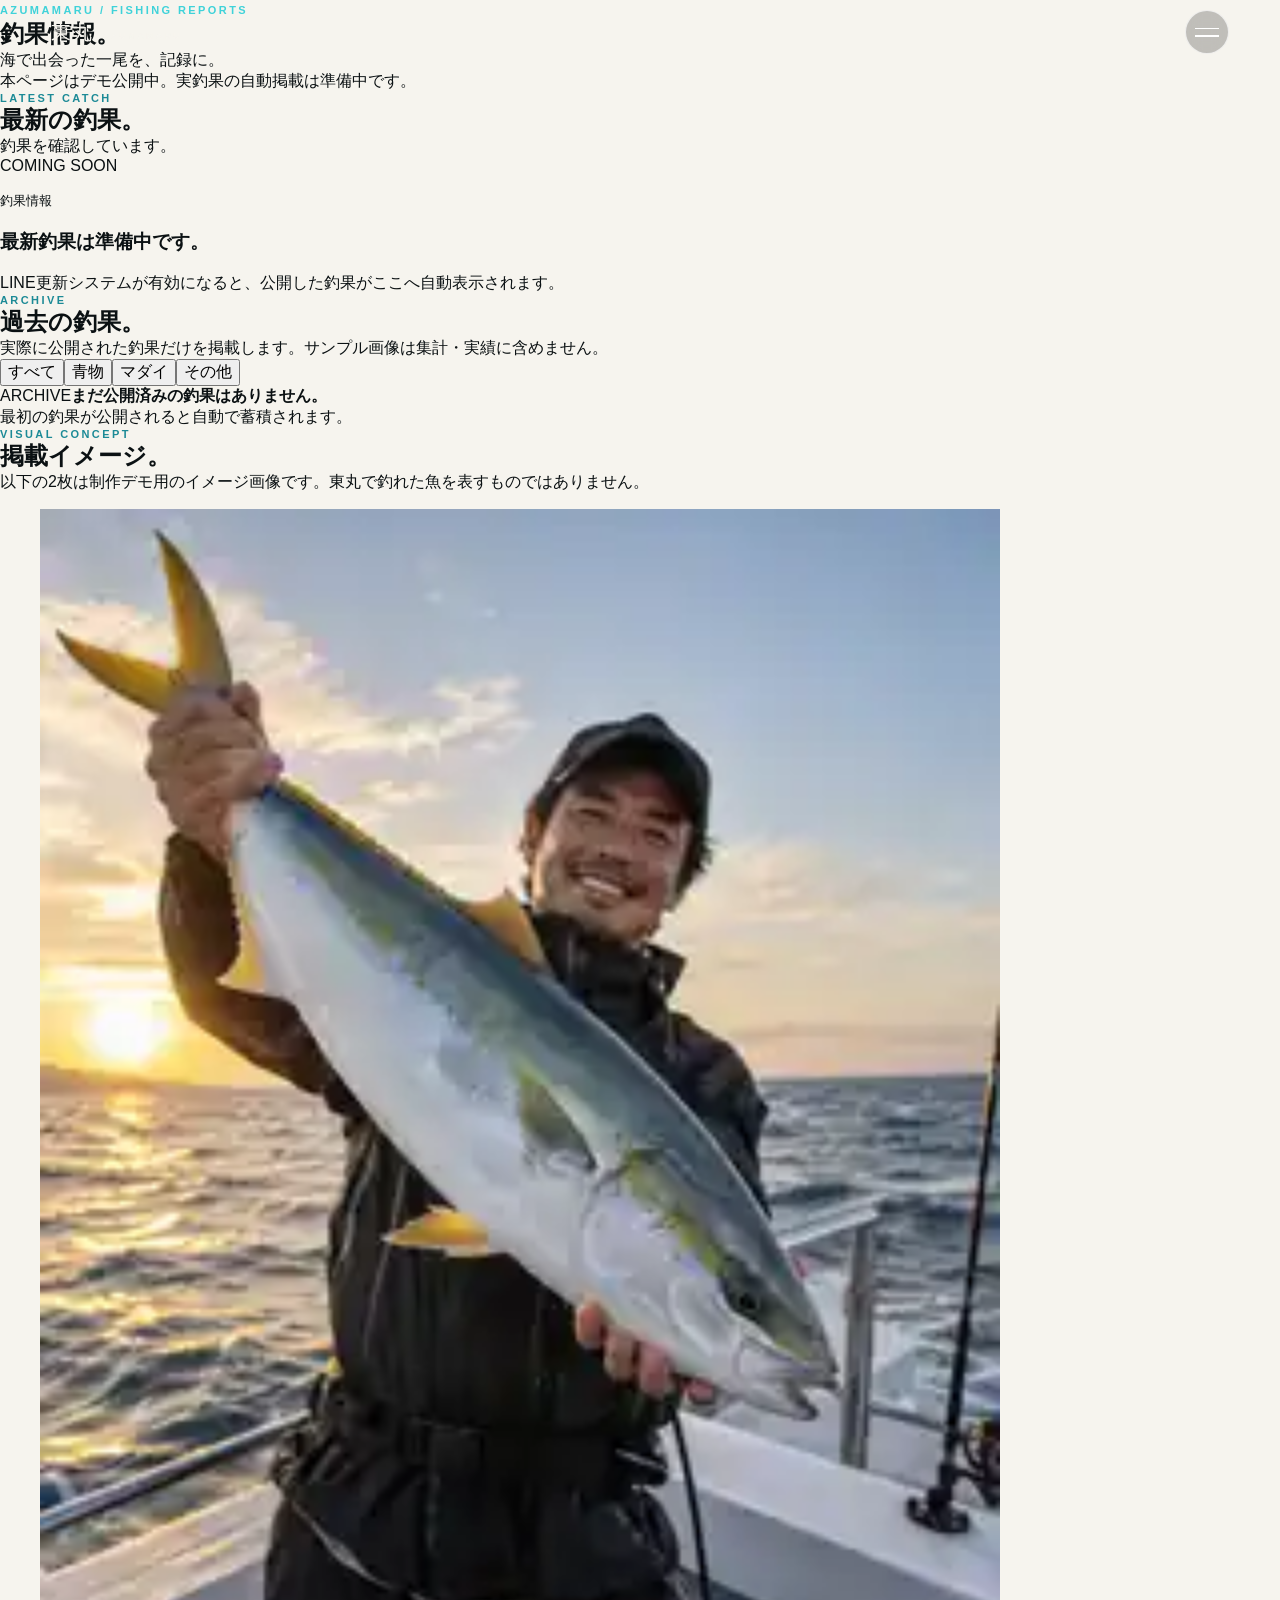
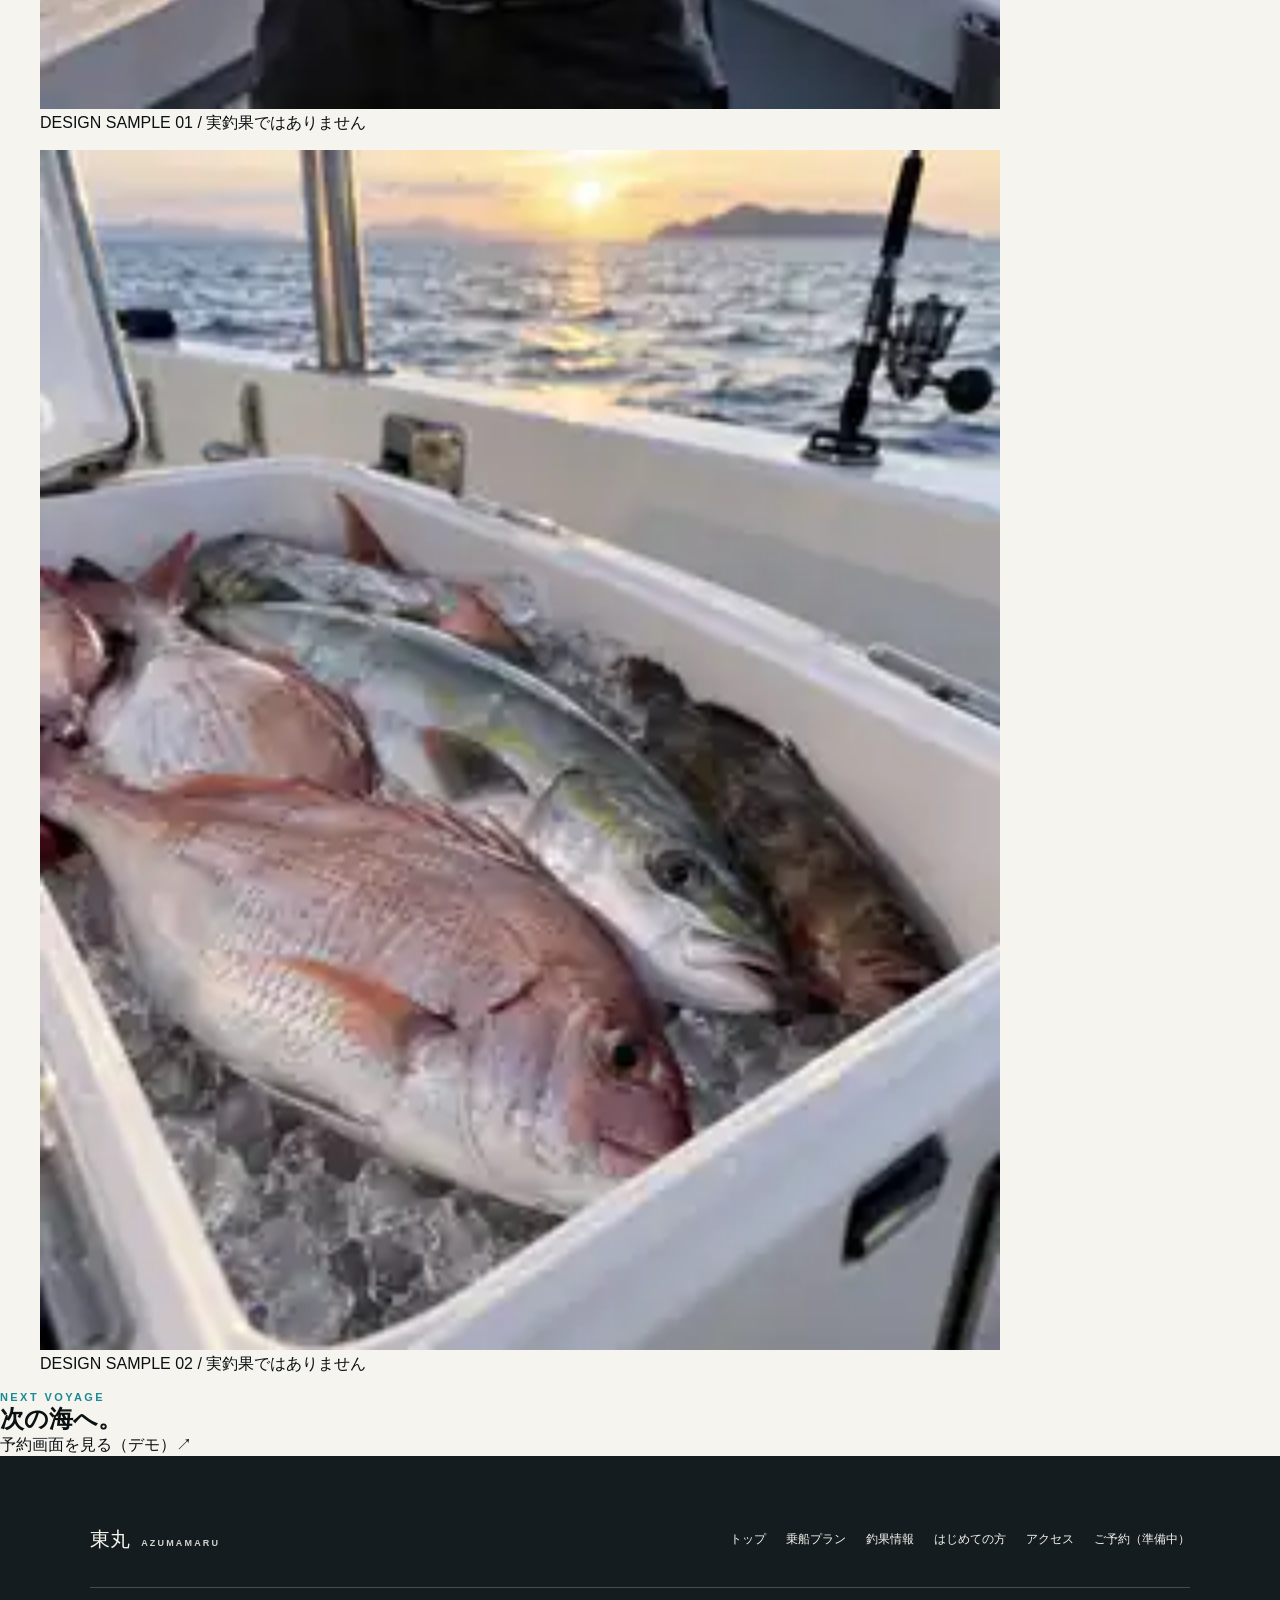
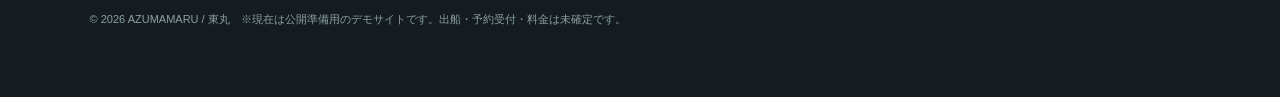
==== commit 1e0462ed: "feat(azumamaru): redesign catch reports using dedicated boat identity" ====
--- a/catches.html
+++ b/catches.html
@@ -1,182 +1,13 @@
-<!doctype html>
-<html lang="ja">
-<head>
-  <meta charset="utf-8">
-  <meta name="viewport" content="width=device-width, initial-scale=1">
-  <meta name="theme-color" content="#06131f">
-  <title>釣果情報｜東丸（あずま丸）</title>
-  <meta name="description" content="東丸（あずま丸）の最新釣果。LINEから届いた写真と釣果をスピーディーに掲載し、過去の釣果やInstagram・Facebookの更新もまとめて確認できます。">
-  <link rel="stylesheet" href="styles.css">
-  <link rel="stylesheet" href="catches.css">
-  <script defer src="script.js"></script>
-  <script defer src="catches.js"></script>
-</head>
-<body class="catches-page">
-  <header class="site-header" id="top">
-    <a class="brand" href="index.html" aria-label="東丸トップへ">
-      <span class="brand-mark">東丸</span>
-      <span class="brand-name">乗合船 <strong>東丸（あずま丸）</strong></span>
-    </a>
-    <button class="menu-button" type="button" aria-expanded="false" aria-controls="global-nav" aria-label="メニューを開く">
-      <span class="menu-lines" aria-hidden="true"><i></i><i></i><i></i></span><span class="menu-label">MENU</span>
-    </button>
-    <nav class="global-nav" id="global-nav" aria-label="メインナビゲーション">
-      <a href="index.html">ホーム</a>
-      <a href="index.html#plans">釣りプラン</a>
-      <a href="catches.html" aria-current="page">釣果情報</a>
-      <a href="index.html#access">アクセス</a>
-      <a class="nav-cta" href="reservation.html">予約する</a>
-    </nav>
-  </header>
-
-  <main>
-    <section class="catch-hero">
-      <div class="catch-hero-grid"></div>
-      <div class="catch-shell catch-hero-inner">
-        <p class="catch-kicker">DAILY CATCH / AZUMAMARU</p>
-        <h1>今日の海を、<br><em>その日のうちに。</em></h1>
-        <p class="catch-lead">東丸の最新釣果を写真中心で更新。スマホで見た瞬間に「今日は何が釣れた？」が分かるページです。</p>
-        <div class="catch-hero-status">
-          <span class="live-dot"></span>
-          <div><small>LATEST UPDATE</small><strong id="latest-update-label">釣果情報を確認中</strong></div>
-        </div>
-        <a class="catch-scroll" href="#latest"><span>SCROLL</span><i>↓</i></a>
-      </div>
-    </section>
-
-    <section class="catch-shell catch-latest" id="latest">
-      <div class="catch-heading split">
-        <div><span>LATEST CATCH</span><h2>最新の釣果</h2></div>
-        <p>写真・魚種・サイズ・匹数など、届いた情報を見やすく整理して掲載します。未入力の項目は無理に表示しません。</p>
-      </div>
-
-      <div id="latest-catches" class="catch-grid" aria-live="polite">
-        <article class="catch-card catch-card-loading">
-          <div class="catch-photo-placeholder"><span>LOADING</span></div>
-          <div class="catch-card-body"><small>最新情報を読み込み中</small><h3>東丸の釣果情報</h3><p>公開された釣果がここへ自動表示されます。</p></div>
-        </article>
-      </div>
-    </section>
-
-    <section class="catch-system-section">
-      <div class="catch-shell">
-        <div class="catch-heading light">
-          <span>ONE INPUT, EVERYWHERE</span>
-          <h2>毎日の更新は、LINEに送るだけ。</h2>
-          <p>釣果更新を仕事にしないための仕組み。船長は普段使うLINEだけで完結し、サイト側で情報を資産として残します。</p>
-        </div>
-
-        <div class="update-flow" aria-label="釣果情報の更新フロー">
-          <article class="flow-card flow-line">
-            <div class="flow-number">01</div>
-            <div class="flow-icon">LINE</div>
-            <h3>写真＋本文を送る</h3>
-            <p>釣行後に写真を数枚送り、続けて「ブリ3本、最大82cm」など一言送信。</p>
-            <small>船長の操作：約30秒</small>
-          </article>
-          <div class="flow-arrow">→</div>
-          <article class="flow-card">
-            <div class="flow-number">02</div>
-            <div class="flow-icon">CHECK</div>
-            <h3>LINE内で確認</h3>
-            <p>Botが下書きを返信。内容を見て［公開］または［削除］をタップ。</p>
-            <small>管理画面を開かない</small>
-          </article>
-          <div class="flow-arrow">→</div>
-          <article class="flow-card flow-main">
-            <div class="flow-number">03</div>
-            <div class="flow-icon">WEB</div>
-            <h3>サイトへ即反映</h3>
-            <p>トップページと釣果一覧を同時更新。写真も本文も東丸のDBへ保存。</p>
-            <small>サイトを正本にする</small>
-          </article>
-          <div class="flow-arrow">→</div>
-          <article class="flow-card">
-            <div class="flow-number">04</div>
-            <div class="flow-icon">SNS</div>
-            <h3>SNSで広げる</h3>
-            <p>Instagram・Facebookはサイト内にも表示。将来は同じ釣果から自動投稿も可能。</p>
-            <small>SNS障害でも釣果は残る</small>
-          </article>
-        </div>
-
-        <div class="system-core">
-          <div class="core-copy">
-            <span class="core-label">採用方針</span>
-            <h3>LINEは「入口」。<br>東丸サイトが「本体」。</h3>
-            <p>SNSだけを情報源にすると、仕様変更やAPI障害で表示できなくなる可能性があります。そこで釣果データと写真は東丸側に保存し、Instagram・Facebookは拡散とコミュニティの役割に分けます。</p>
-          </div>
-          <div class="core-diagram" aria-hidden="true">
-            <div class="core-node input">LINE<span>INPUT</span></div><i>→</i>
-            <div class="core-node database">東丸 DB<span>MASTER</span></div><i>→</i>
-            <div class="core-output"><div>WEB</div><div>Instagram</div><div>Facebook</div></div>
-          </div>
-        </div>
-      </div>
-    </section>
-
-    <section class="catch-shell archive-section" id="archive">
-      <div class="catch-heading split">
-        <div><span>ARCHIVE</span><h2>過去の釣果も、探しやすく。</h2></div>
-        <p>毎日の投稿を流して終わりにせず、魚種・月・シーズンで探せる「釣れる時期の記録」に育てます。</p>
-      </div>
-      <div class="filter-bar" aria-label="釣果絞り込み">
-        <button type="button" class="filter-chip is-active" data-filter="all">すべて</button>
-        <button type="button" class="filter-chip" data-filter="青物">青物</button>
-        <button type="button" class="filter-chip" data-filter="タチウオ">タチウオ</button>
-        <button type="button" class="filter-chip" data-filter="タイ">タイ</button>
-        <button type="button" class="filter-chip" data-filter="その他">その他</button>
-      </div>
-      <div id="catch-archive" class="archive-grid">
-        <div class="empty-state"><span>ARCHIVE</span><strong>釣果が公開されると自動で蓄積されます。</strong><p>魚種タグと日付で絞り込めるようにします。</p></div>
-      </div>
-    </section>
-
-    <section class="social-section">
-      <div class="catch-shell">
-        <div class="catch-heading light split">
-          <div><span>SOCIAL</span><h2>海の続きを、SNSでも。</h2></div>
-          <p>Instagramは写真・動画、Facebookはお知らせやコミュニティ。サイトと役割を分けて、全部を東丸の入口にします。</p>
-        </div>
-        <div class="social-grid">
-          <article class="social-card instagram-card">
-            <div class="social-top"><span>Instagram</span><small>PHOTO / REELS</small></div>
-            <div class="social-preview"><div></div><div></div><div></div><div></div><div></div><div></div></div>
-            <h3>釣れた瞬間を、もっと近く。</h3>
-            <p>東丸のInstagramアカウント確定後、公式投稿の埋め込みまたは最新投稿への導線を設定します。</p>
-            <span class="social-pending">アカウント連携待ち</span>
-          </article>
-          <article class="social-card facebook-card">
-            <div class="social-top"><span>Facebook</span><small>NEWS / COMMUNITY</small></div>
-            <div class="facebook-lines"><i></i><i></i><i></i><b></b></div>
-            <h3>出船情報とお知らせをまとめて。</h3>
-            <p>Facebookページ確定後、公式ページの投稿・フォロー導線をこの枠へ接続します。</p>
-            <span class="social-pending">ページ連携待ち</span>
-          </article>
-        </div>
-      </div>
-    </section>
-
-    <section class="catch-shell feature-section">
-      <div class="catch-heading"><span>SMART FEATURES</span><h2>毎日の釣果を、予約につなげる。</h2></div>
-      <div class="feature-grid">
-        <article><b>01</b><h3>トップ自動反映</h3><p>最新1〜3件をホームへ自動表示。</p></article>
-        <article><b>02</b><h3>魚種タグ</h3><p>青物・タイなどを絞り込み可能に。</p></article>
-        <article><b>03</b><h3>複数写真</h3><p>1釣行の写真をギャラリー表示。</p></article>
-        <article><b>04</b><h3>予約CTA</h3><p>釣果を見た勢いで空席確認へ。</p></article>
-        <article><b>05</b><h3>月別アーカイブ</h3><p>シーズンの実績が自然に蓄積。</p></article>
-        <article><b>06</b><h3>OG画像</h3><p>共有時に釣果写真を大きく表示。</p></article>
-      </div>
-    </section>
-
-    <section class="catch-reserve-cta">
-      <div class="catch-shell cta-inner"><div><span>NEXT TRIP</span><h2>この釣果を見たら、<br>次はあなたの番。</h2></div><a href="reservation.html">予約・空席を確認する <i>→</i></a></div>
-    </section>
-  </main>
-
-  <footer class="site-footer">
-    <div><span class="brand-mark">東丸</span><strong>乗合船 東丸（あずま丸）</strong></div>
-    <p>© <span id="year"></span> AZUMAMARU. All rights reserved.</p>
-  </footer>
-</body>
-</html>+<!doctype html><html lang="ja"><head><meta charset="utf-8"><meta name="viewport" content="width=device-width,initial-scale=1"><meta name="robots" content="noindex,nofollow"><meta name="theme-color" content="#0b1113"><title>釣果情報｜東丸 AZUMAMARU</title><meta name="description" content="釣り船・東丸の釣果情報ページ。正式な釣果と写真は掲載準備中です。"><link rel="stylesheet" href="rough-style.css"><link rel="stylesheet" href="azuma-pages.css"><script>document.documentElement.classList.add('js')</script><script defer src="rough-script.js"></script></head><body class="subpage azuma-catches"><a class="skip-link" href="#main">本文へ移動</a><header class="site-header is-visible" id="siteHeader"><div class="site-header__inner"><a class="brand" href="index.html" aria-label="東丸トップへ"><span class="brand__jp">東丸</span><span class="brand__en">AZUMAMARU</span></a><nav class="site-nav" aria-label="メインナビゲーション"><a href="plans.html">乗船プラン</a><a href="catches.html">釣果情報</a><a href="guide.html">はじめての方</a><a href="access.html">アクセス</a></nav><div class="site-header__actions"><a class="header-cta" href="reservation.html">予約案内</a><button type="button" class="menu-toggle" id="menuToggle" aria-expanded="false" aria-controls="navOverlay" aria-label="メニューを開く"><span class="menu-toggle__bar"></span><span class="menu-toggle__bar"></span></button></div></div></header>
+<nav id="navOverlay" class="nav-overlay" aria-label="サイトナビゲーション" aria-hidden="true" inert><div class="nav-overlay__inner"><p class="nav-overlay__label">AZUMAMARU / NAVIGATION</p><ol class="nav-overlay__list"><li><a href="index.html"><span class="nav-overlay__num">01</span>トップ</a></li><li><a href="plans.html"><span class="nav-overlay__num">02</span>乗船プラン</a></li><li><a href="catches.html"><span class="nav-overlay__num">03</span>釣果情報</a></li><li><a href="guide.html"><span class="nav-overlay__num">04</span>はじめての方</a></li><li><a href="access.html"><span class="nav-overlay__num">05</span>アクセス</a></li><li><a href="reservation.html"><span class="nav-overlay__num">06</span>ご予約（準備中）</a></li></ol></div></nav>
+<main id="main">
+<section class="az-hero az-hero--catch"><div class="az-hero__inner"><p class="eyebrow">AZUMAMARU / FISHING REPORTS</p><h1>釣果情報<span>。</span></h1><p>海で出会った一尾を、記録に。</p><div class="az-hero__status">本ページはデモ公開中。実釣果の自動掲載は準備中です。</div></div></section>
+<section class="az-section"><div class="az-container"><div class="az-section__intro"><p class="section-label">LATEST CATCH</p><h2>最新の釣果。</h2><p id="catch-status" role="status" aria-live="polite">釣果を確認しています。</p></div>
+<div id="latest-catches" class="az-report-grid" aria-label="最新の釣果"></div></div></section>
+<section class="az-section az-section--sand"><div class="az-container"><div class="az-section__intro"><p class="section-label">ARCHIVE</p><h2>過去の釣果。</h2><p>実際に公開された釣果だけを掲載します。サンプル画像は集計・実績に含めません。</p></div>
+<div class="az-filters" role="group" aria-label="魚種別表示"><button class="filter-chip is-active" type="button" data-filter="all" aria-pressed="true">すべて</button><button class="filter-chip" type="button" data-filter="青物" aria-pressed="false">青物</button><button class="filter-chip" type="button" data-filter="マダイ" aria-pressed="false">マダイ</button><button class="filter-chip" type="button" data-filter="その他" aria-pressed="false">その他</button></div>
+<div id="catch-archive" class="az-report-grid"></div></div></section>
+<section class="az-section"><div class="az-container"><div class="az-section__intro"><p class="section-label">VISUAL CONCEPT</p><h2>掲載イメージ。</h2><p>以下の2枚は制作デモ用のイメージ画像です。東丸で釣れた魚を表すものではありません。</p></div>
+<div class="az-demo-grid"><figure><img src="media/catch-sample-01.webp" width="960" height="1200" loading="lazy" alt="釣果ページのデザイン確認用イメージ写真"><figcaption>DESIGN SAMPLE 01 / 実釣果ではありません</figcaption></figure><figure><img src="media/catch-sample-02.webp" width="960" height="1200" loading="lazy" alt="魚の写真を並べるデザイン確認用イメージ写真"><figcaption>DESIGN SAMPLE 02 / 実釣果ではありません</figcaption></figure></div></div></section>
+<section class="az-next"><div class="az-container"><p class="section-label">NEXT VOYAGE</p><h2>次の海へ。</h2><a href="reservation.html" class="az-link-button">予約画面を見る（デモ）<span aria-hidden="true">↗</span></a></div></section></main><footer class="site-footer"><div class="site-footer__inner"><a class="brand" href="index.html" aria-label="東丸トップへ"><span class="brand__jp">東丸</span><span class="brand__en">AZUMAMARU</span></a><nav class="footer-nav" aria-label="フッターナビ"><a href="index.html">トップ</a><a href="plans.html">乗船プラン</a><a href="catches.html">釣果情報</a><a href="guide.html">はじめての方</a><a href="access.html">アクセス</a><a href="reservation.html">ご予約（準備中）</a></nav><p class="footer-note">© 2026 AZUMAMARU / 東丸　※現在は公開準備用のデモサイトです。出船・予約受付・料金は未確定です。</p></div></footer>
+<script defer src="catches.js"></script></body></html>
--- a/rough-style.css
+++ b/rough-style.css
@@ -0,0 +1,133 @@
+/* ========================================================================== 
+   HIGASHIMARU — ROUGH CONCEPT
+   Standalone visual rough. Zero dependencies, zero CDNs.
+   ========================================================================== */
+
+/* ---------- Tokens ---------- */
+:root{
+  --ink:#0b1113;
+  --ink-soft:#141c1f;
+  --paper:#f6f4ee;
+  --paper-deep:#eae5d8;
+  --sea:#1c8a96;
+  --sea-bright:#3fd2d9;
+  --sea-deep:#0f4b52;
+  --line:rgba(11,17,19,.14);
+  --line-light:rgba(246,244,238,.22);
+  --focus:#ffce4a;
+  --sans:-apple-system,BlinkMacSystemFont,"Hiragino Kaku Gothic ProN","Hiragino Sans","Noto Sans JP",Arial,sans-serif;
+  --serif:"Hiragino Mincho ProN","Yu Mincho",serif;
+  --ease:cubic-bezier(.2,.7,.2,1);
+  --ease-sharp:cubic-bezier(.77,0,.18,1);
+}
+
+*{box-sizing:border-box}
+html{scroll-behavior:smooth}
+body{margin:0;background:var(--paper);color:var(--ink);font-family:var(--sans);overflow-x:hidden}
+a{color:inherit;text-decoration:none}
+button{font:inherit}
+ol,ul{list-style:none;margin:0;padding:0}
+h1,h2,p{margin:0}
+video{display:block;max-width:100%}
+
+.skip-link{position:fixed;z-index:100;left:1rem;top:-4rem;background:var(--paper);color:var(--ink);padding:.9rem 1.2rem;font-size:13px;transition:top .2s var(--ease)}
+.skip-link:focus{top:1rem}
+:focus-visible{outline:3px solid var(--focus);outline-offset:3px}
+.section{scroll-margin-top:84px}
+
+.brand{display:inline-flex;align-items:baseline;gap:10px}
+.brand__jp{font-family:var(--serif);font-size:20px;letter-spacing:.04em}
+.brand__en{font-size:9px;letter-spacing:.24em;font-weight:700;opacity:.85}
+
+.site-header{position:fixed;z-index:50;top:0;left:0;width:100%;height:64px;display:flex;align-items:center;padding:0 4vw;background:transparent;color:var(--paper)}
+.js .site-header{opacity:0;transform:translateY(-16px);pointer-events:none;background:rgba(246,244,238,.88);color:var(--ink);backdrop-filter:blur(0);box-shadow:0 1px 0 transparent;transition:opacity .5s var(--ease),transform .5s var(--ease),backdrop-filter .5s var(--ease),box-shadow .5s var(--ease)}
+.js .site-header.is-visible{opacity:1;transform:translateY(0);pointer-events:auto;backdrop-filter:blur(14px);box-shadow:0 1px 0 var(--line)}
+.site-header__inner{display:flex;align-items:center;gap:3vw;width:100%}
+.site-nav{display:none;align-items:center;gap:2.6vw;margin-left:5vw}
+.site-nav a{font-size:13px;letter-spacing:.04em;padding:6px 2px;position:relative}
+.site-nav a::after{content:"";position:absolute;left:0;right:100%;bottom:0;height:1px;background:currentColor;transition:right .25s var(--ease)}
+@media(hover:hover) and (pointer:fine){.site-nav a:hover::after{right:0}}
+.site-header__actions{display:flex;align-items:center;gap:16px;margin-left:auto}
+.header-cta{display:inline-flex;align-items:center;justify-content:center;min-height:44px;border:1px solid currentColor;padding:11px 18px;font-size:12px;letter-spacing:.03em;transition:background .25s var(--ease),color .25s var(--ease)}
+@media(hover:hover) and (pointer:fine){.header-cta:hover{background:currentColor}.js .site-header.is-visible .header-cta:hover{background:var(--ink);color:var(--paper)}}
+.menu-toggle{display:flex;flex-direction:column;justify-content:center;align-items:center;gap:6px;width:44px;height:44px;border:0;background:none;color:inherit;cursor:pointer;padding:0}
+.menu-toggle__bar{display:block;width:24px;height:1.5px;background:currentColor;transition:transform .3s var(--ease),opacity .3s var(--ease)}
+.menu-toggle[aria-expanded="true"] .menu-toggle__bar:nth-child(1){transform:translateY(3.75px) rotate(45deg)}
+.menu-toggle[aria-expanded="true"] .menu-toggle__bar:nth-child(2){transform:translateY(-3.75px) rotate(-45deg)}
+
+.noscript-nav{display:flex;flex-wrap:wrap;gap:10px;padding:20px 4vw;background:var(--ink);border-bottom:1px solid var(--line-light)}
+.noscript-nav a{color:var(--paper);font-size:13px;padding:9px 16px;border:1px solid var(--line-light)}
+.nav-overlay{position:fixed;z-index:49;inset:0;background:var(--ink);color:var(--paper);padding:clamp(96px,18vh,150px) 7vw 60px;transform:translateX(100%);transition:transform .5s var(--ease-sharp);overflow-y:auto}
+.nav-overlay.is-open{transform:none}
+.nav-overlay__inner{max-width:760px;margin:0 auto}
+.nav-overlay__label{font-size:11px;letter-spacing:.24em;color:var(--sea-bright);font-weight:700;margin-bottom:28px}
+.nav-overlay__list{display:grid;gap:6px}
+.nav-overlay__list a{display:flex;align-items:baseline;gap:22px;font-family:var(--serif);font-size:clamp(24px,4.4vw,44px);padding:16px 0;border-bottom:1px solid var(--line-light);transition:color .25s var(--ease),padding-left .25s var(--ease)}
+.nav-overlay__num{font-family:var(--sans);font-size:11px;letter-spacing:.1em;color:var(--sea-bright)}
+.nav-overlay__cta{display:inline-flex;align-items:center;justify-content:center;min-height:44px;margin-top:40px;border:1px solid var(--line-light);padding:14px 24px;font-size:12px;letter-spacing:.08em}
+.menu-open{overflow:hidden}
+
+.hero{position:relative;min-height:100svh;color:#fff;overflow:hidden;display:flex;align-items:flex-end}
+.hero__video{position:absolute;inset:0;width:100%;height:100%;object-fit:cover}
+.hero__scrim{position:absolute;inset:0;background:linear-gradient(0deg,rgba(6,12,13,.86),rgba(6,12,13,.18) 46%,rgba(6,12,13,.42)),linear-gradient(100deg,rgba(6,12,13,.55),transparent 55%)}
+.hero__content{position:relative;z-index:2;padding:0 7vw clamp(90px,14vh,150px);max-width:900px}
+.eyebrow,.section-label{font-size:11px;letter-spacing:.22em;font-weight:700}
+.eyebrow{display:inline-flex;align-items:center;gap:10px;color:var(--sea-bright)}
+.hero__title{font-family:var(--serif);font-size:clamp(52px,10vw,148px);line-height:.96;letter-spacing:-.03em;font-weight:500;margin:22px 0 30px}
+.hero__lead{font-family:var(--serif);font-size:clamp(16px,1.5vw,22px);line-height:1.9}
+.hero__notice{margin-top:28px;font-size:11px;letter-spacing:.06em;color:rgba(255,255,255,.72);padding-top:18px;border-top:1px solid rgba(255,255,255,.28);max-width:420px}
+.scroll-cue{position:absolute;z-index:2;right:5vw;bottom:4vw;display:flex;flex-direction:column;align-items:center;gap:14px;margin:0}
+.scroll-cue span{font-size:10px;letter-spacing:.24em;writing-mode:vertical-rl}
+.scroll-cue i{display:block;width:1px;height:60px;background:rgba(255,255,255,.6);animation:cue-pulse 2.2s infinite}
+@keyframes cue-pulse{0%{transform:scaleY(0);transform-origin:top}50%{transform:scaleY(1);transform-origin:top}51%{transform-origin:bottom}100%{transform:scaleY(0);transform-origin:bottom}}
+
+.ticker{background:var(--sea-bright);color:var(--ink);overflow:hidden;white-space:nowrap}
+.ticker__track{display:flex;flex-wrap:nowrap;align-items:center;width:max-content;gap:40px;padding:16px 0;animation:ticker-scroll 24s linear infinite}
+.ticker__track span{flex:0 0 auto;font-size:clamp(18px,2.6vw,40px);font-weight:800;letter-spacing:-.02em}
+.ticker__track i{flex:0 0 auto;display:block;width:1px;height:.7em;background:var(--ink)}
+@keyframes ticker-scroll{to{transform:translateX(-50%)}}
+
+.section{padding:110px 7vw}.section-label{color:var(--sea)}.section-label--light{color:var(--sea-bright)}.section h2{font-family:var(--serif);font-weight:500;font-size:clamp(32px,4.6vw,68px);letter-spacing:-.03em;line-height:1.3;margin:20px 0 0}.section-lead{font-family:var(--serif);font-size:17px;line-height:2;max-width:640px;margin-top:26px}
+.availability{background:var(--paper)}.ledger{margin-top:56px;border-top:1px solid var(--line)}.ledger li{display:flex;flex-wrap:wrap;align-items:baseline;justify-content:space-between;gap:14px;border-bottom:1px solid var(--line);padding:26px 0}.ledger__label{font-family:var(--serif);font-size:clamp(18px,2vw,24px)}.ledger__status{font-size:11px;letter-spacing:.1em;font-weight:700;color:var(--sea-deep);border:1px solid var(--sea);padding:8px 14px}
+.catch{background:var(--paper-deep)}.section-head{display:flex;justify-content:space-between;align-items:flex-end;gap:4vw;margin-bottom:60px;flex-wrap:wrap}.section-note{font-size:12px;line-height:1.7;color:var(--sea-deep);max-width:320px;opacity:.85}.catch-grid{display:grid;grid-template-columns:repeat(4,1fr);gap:1.6vw}.catch-card{display:flex;flex-direction:column;gap:16px}.catch-grid--samples{grid-template-columns:repeat(2,minmax(0,1fr));max-width:680px}.catch-card__visual img{display:block;width:100%;height:100%;object-fit:cover}.catch-card__visual{position:relative;aspect-ratio:4/5;overflow:hidden;background-color:var(--ink)}.catch-card__tag{position:absolute;top:14px;left:14px;background:var(--focus);color:var(--ink);font-size:10px;font-weight:800;letter-spacing:.1em;padding:5px 9px}.catch-card__caption{font-size:12px;color:var(--sea-deep);letter-spacing:.02em}
+.voyage{position:relative;min-height:88vh;display:flex;align-items:center;color:#fff;overflow:hidden;padding-top:0;padding-bottom:0}.voyage__video{position:absolute;inset:0;width:100%;height:100%;object-fit:cover}.voyage__scrim{position:absolute;inset:0;background:linear-gradient(100deg,rgba(6,12,13,.82),rgba(6,12,13,.32) 60%),linear-gradient(0deg,rgba(6,12,13,.5),transparent 40%)}.voyage__content{position:relative;z-index:2;max-width:620px;padding:0 7vw}.voyage__content h2{font-family:var(--serif);font-size:clamp(34px,5vw,64px);font-weight:500;letter-spacing:-.03em;line-height:1.3;margin:18px 0 26px}.voyage__content p{font-family:var(--serif);font-size:clamp(15px,1.3vw,19px);line-height:2;color:#dfe7e6}
+.first-timer{background:var(--ink);color:var(--paper)}.first-timer .section-label{color:var(--sea-bright)}.first-timer__grid{display:grid;grid-template-columns:.9fr 1.1fr;gap:8vw}.assurance-list{display:grid;gap:28px;align-content:start;border-top:1px solid var(--line-light);padding-top:30px}.assurance-list li{font-family:var(--serif);font-size:clamp(18px,2vw,24px);line-height:1.7;padding-bottom:28px;border-bottom:1px solid var(--line-light)}
+.boat{background:var(--paper)}.boat-list{margin-top:56px;border-top:1px solid var(--line);display:grid;gap:0}.boat-list li{display:grid;grid-template-columns:220px 1fr;gap:6vw;border-bottom:1px solid var(--line);padding:30px 0}.boat-list__label{font-family:var(--serif);font-size:clamp(17px,1.8vw,22px)}.boat-list__desc{font-size:14px;line-height:1.9;color:var(--sea-deep);max-width:560px}
+.reserve{position:relative;min-height:100svh;display:flex;align-items:center;color:#fff;overflow:hidden}.reserve__video{position:absolute;inset:0;width:100%;height:100%;object-fit:cover}.reserve__scrim{position:absolute;inset:0;background:linear-gradient(90deg,rgba(6,12,13,.86),rgba(6,12,13,.28) 65%),linear-gradient(0deg,rgba(6,12,13,.62),transparent 55%)}.reserve__content{position:relative;z-index:2;padding:0 7vw;max-width:740px}.reserve__content h2{font-family:var(--serif);font-size:clamp(38px,6vw,82px);font-weight:500;line-height:1.25;margin:18px 0 26px}.reserve__lead{font-family:var(--serif);font-size:16px;line-height:1.9;margin-bottom:30px}.cta-button{display:inline-flex;align-items:center;justify-content:center;border:1px solid rgba(255,255,255,.65);min-height:50px;padding:14px 25px;font-size:12px;letter-spacing:.08em}.form-status{margin-top:18px;font-size:13px;font-weight:700;min-height:1.4em;color:var(--sea-bright)}
+.site-footer{background:var(--ink-soft);color:var(--paper)}.site-footer__inner{padding:70px 7vw;display:grid;grid-template-columns:1fr auto;gap:24px;align-items:center}.footer-nav{display:flex;flex-wrap:wrap;gap:20px;font-size:12px;justify-self:end}.footer-note{grid-column:1/-1;font-size:11px;color:#8ba0a0;border-top:1px solid var(--line-light);padding-top:24px;margin-top:10px}
+.reveal,.reveal-mask span,.reveal-img{opacity:1;transform:none;clip-path:none}.js .reveal{opacity:0;transform:translateY(20px);transition:opacity .7s var(--ease) var(--reveal-delay,0s),transform .7s var(--ease) var(--reveal-delay,0s)}.js .reveal.is-visible{opacity:1;transform:none}.js .reveal-mask span{display:inline-block;clip-path:inset(0 100% 0 0);transition:clip-path .85s var(--ease-sharp)}.js .reveal-mask.is-visible span{clip-path:inset(0 0 0 0)}.js .reveal-img{opacity:0;transform:translateY(24px);transition:opacity .7s var(--ease) var(--reveal-delay,0s),transform .7s var(--ease) var(--reveal-delay,0s)}.js .reveal-img.is-visible{opacity:1;transform:none}
+
+@media(min-width:961px){.site-nav{display:flex}.menu-toggle{display:none}}
+@media(max-width:960px){.catch-grid{grid-template-columns:repeat(2,1fr)}.first-timer__grid{grid-template-columns:1fr;gap:40px}.boat-list li{grid-template-columns:1fr}}
+@media(max-width:720px){
+  .site-header{height:60px;padding:0 20px}
+  .header-cta{padding:9px 14px;font-size:11px}
+  .hero{min-height:100svh;align-items:flex-end}
+  .hero__video{object-position:58% center}
+  .hero__scrim{background:linear-gradient(0deg,rgba(6,12,13,.92) 0%,rgba(6,12,13,.72) 28%,rgba(6,12,13,.28) 62%,rgba(6,12,13,.20) 100%)}
+  .hero__content{width:100%;max-width:none;padding:0 22px clamp(82px,11vh,108px)}
+  .eyebrow{font-size:10px;letter-spacing:.18em;gap:7px;white-space:nowrap}
+  .hero__title{font-size:clamp(44px,14vw,62px);line-height:1.02;margin:18px 0 22px}
+  .hero__lead{font-size:17px;line-height:1.75}
+  .hero__notice{max-width:calc(100% - 34px);margin-top:22px;padding-top:14px;font-size:10px;line-height:1.7;letter-spacing:.035em}
+  .scroll-cue{right:14px;bottom:24px}
+  .scroll-cue i{height:48px}
+  .section{padding:80px 22px}
+  .section-head{display:block}
+  .section-note{margin-top:16px;max-width:none}
+  .catch-grid{grid-template-columns:1fr 1fr;gap:14px}
+  .voyage{min-height:auto;padding:100px 0}.voyage__content{padding:0 22px}
+  .assurance-list{padding-top:22px}.boat-list li{padding:24px 0;gap:10px}
+  .site-footer__inner{grid-template-columns:1fr}.footer-nav{justify-self:start}
+}
+@media(max-width:420px){.catch-grid{grid-template-columns:1fr}}
+@media(prefers-reduced-motion:reduce){html{scroll-behavior:auto}*{animation:none!important;transition:none!important}.js .reveal,.js .reveal-mask span,.js .reveal-img{opacity:1!important;transform:none!important;clip-path:inset(0 0 0 0)!important}}
+
+/* 東丸確定仕様: 初期表示は白ロゴ＋白ハンバーガー、スクロール後にヘッダー化 */
+.js .site-header{opacity:1;transform:none;pointer-events:auto;background:transparent;color:var(--paper);backdrop-filter:none;box-shadow:none}
+.js .site-header.is-visible{background:rgba(246,244,238,.9);color:var(--ink);backdrop-filter:blur(14px);box-shadow:0 1px 0 var(--line)}
+.js .site-header:not(.is-visible) .site-nav,.js .site-header:not(.is-visible) .header-cta{display:none!important}
+.menu-toggle{display:flex!important}
+@media(max-width:720px){.site-header__inner{gap:10px}.site-header__actions{gap:8px}.header-cta{padding:9px 12px}}
+.js .site-header:not(.is-visible) .menu-toggle{color:#fff;border:1px solid rgba(255,255,255,.72);border-radius:999px;background:rgba(0,0,0,.22);backdrop-filter:blur(8px)}
+.js .site-header.is-visible .menu-toggle{color:var(--ink);border:1px solid rgba(11,17,19,.22);border-radius:999px;background:rgba(246,244,238,.7)}
